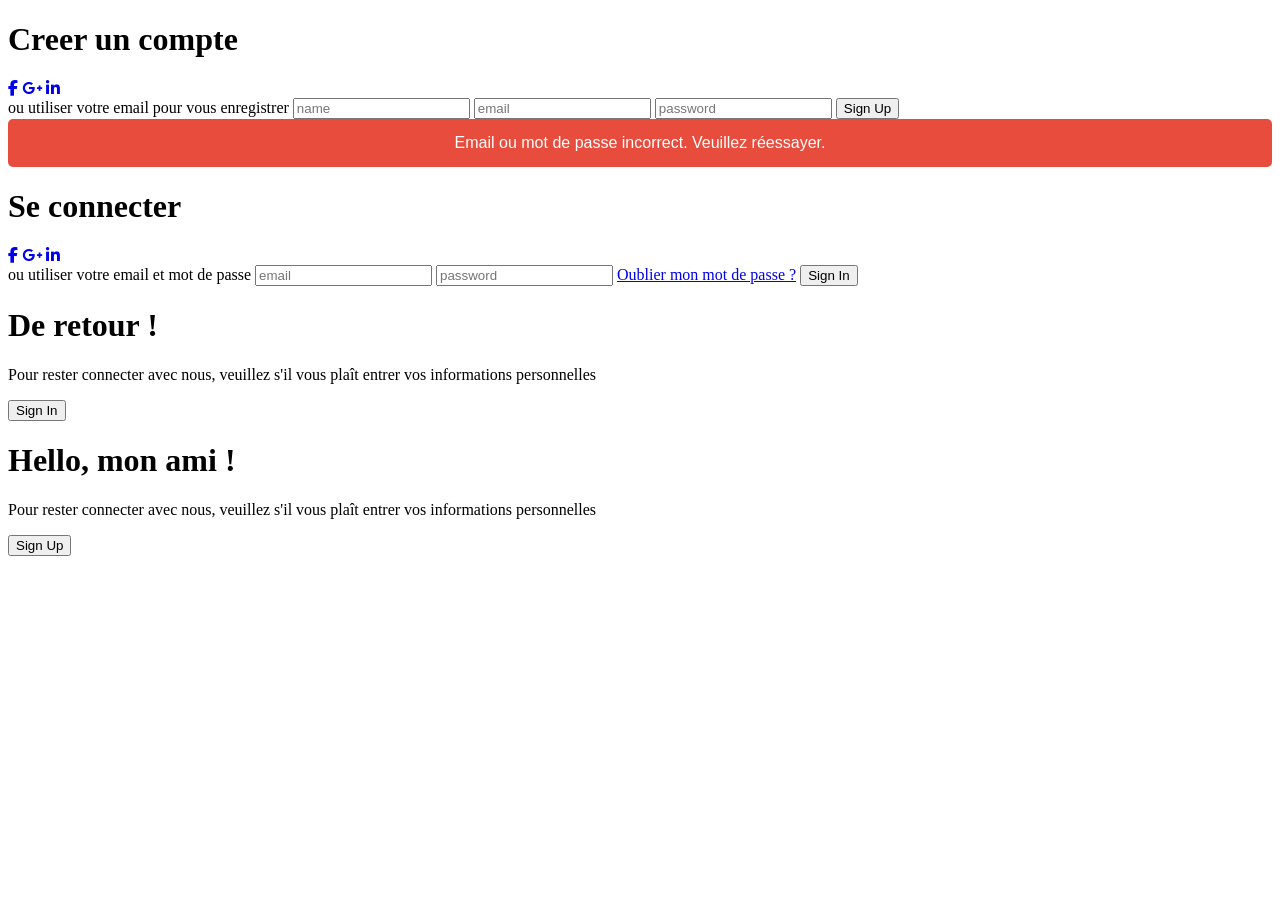
==== 03-03-2026/skillswap/src/main/resources/templates/login.html @ fc2b38e2 "debug du serveur Les requêtes fonctionnent et le java lit bien dans la db et j'ai juste rajouté une " ====
<!DOCTYPE html>
<html lang="en">
<head>
    
    <meta charset="UTF-8">
    <meta name="viewport" content="width=device-width, initial-scale=1.0">
    <link rel="stylesheet" href="https://cdnjs.cloudflare.com/ajax/libs/font-awesome/6.4.2/css/all.min.css">
    <link href="src/main/resources/templates/login/style_login.css" rel="stylesheet">
    <title>login</title>
</head>
<body>
   <div class="container" id="container">
    <div class="form-container sign-up">
        <form>
            <h1>Creer un compte</h1>
            <div class="social-container">
                <a href="#" class="social"><i class="fab fa-facebook-f"></i></a>
                <a href="#" class="social"><i class="fab fa-google-plus-g"></i></a>
                <a href="#" class="social"><i class="fab fa-linkedin-in"></i></a>
            </div>
            <span>ou utiliser votre email pour vous enregistrer</span>
            <input type="text" placeholder="name" />
            <input type="email" placeholder="email" />
            <input type="password" placeholder="password" />
            <button>Sign Up</button>
        </form>
    </div>
    <div class="form-container sign-in">
        <form th:action="@{/login}" method="post">
            <div th:if="${param.error}" style="color: white; background-color: #e74c3c; padding: 15px; border-radius: 5px; margin-bottom: 20px; text-align: center; font-family: sans-serif;">
                Email ou mot de passe incorrect. Veuillez réessayer.
            </div>
            <h1>Se connecter</h1>
            <div class="social-container">
                <a href="#" class="social"><i class="fab fa-facebook-f"></i></a>
                <a href="#" class="social"><i class="fab fa-google-plus-g"></i></a>
                <a href="#" class="social"><i class="fab fa-linkedin-in"></i></a>
            </div>
            <span>ou utiliser votre email et mot de passe</span>
            <input type="email" name="email" placeholder="email" required />
            <input type="password" name="password" placeholder="password" required />
            <a href="#">Oublier mon mot de passe ?</a>
            <button type="submit">Sign In</button>
        </form>
    </div>
    <div class="toggle-container">
        <div class="toggle">
            <div class="toggle-panel toggle-left">
                <h1>De retour !</h1>
                <p>Pour rester connecter avec nous, veuillez s'il vous plaît entrer vos informations personnelles</p>
                <button class="hidden" id="login">Sign In</button>
            </div>
            <div class="toggle-panel toggle-right">
                <h1>Hello, mon ami !</h1>
                <p>Pour rester connecter avec nous, veuillez s'il vous plaît entrer vos informations personnelles</p>
                <button class="hidden" id="register">Sign Up</button>
            </div>
        </div>
    </div>
   </div>

    <script src="anim.js"></script>
</body>
</html>
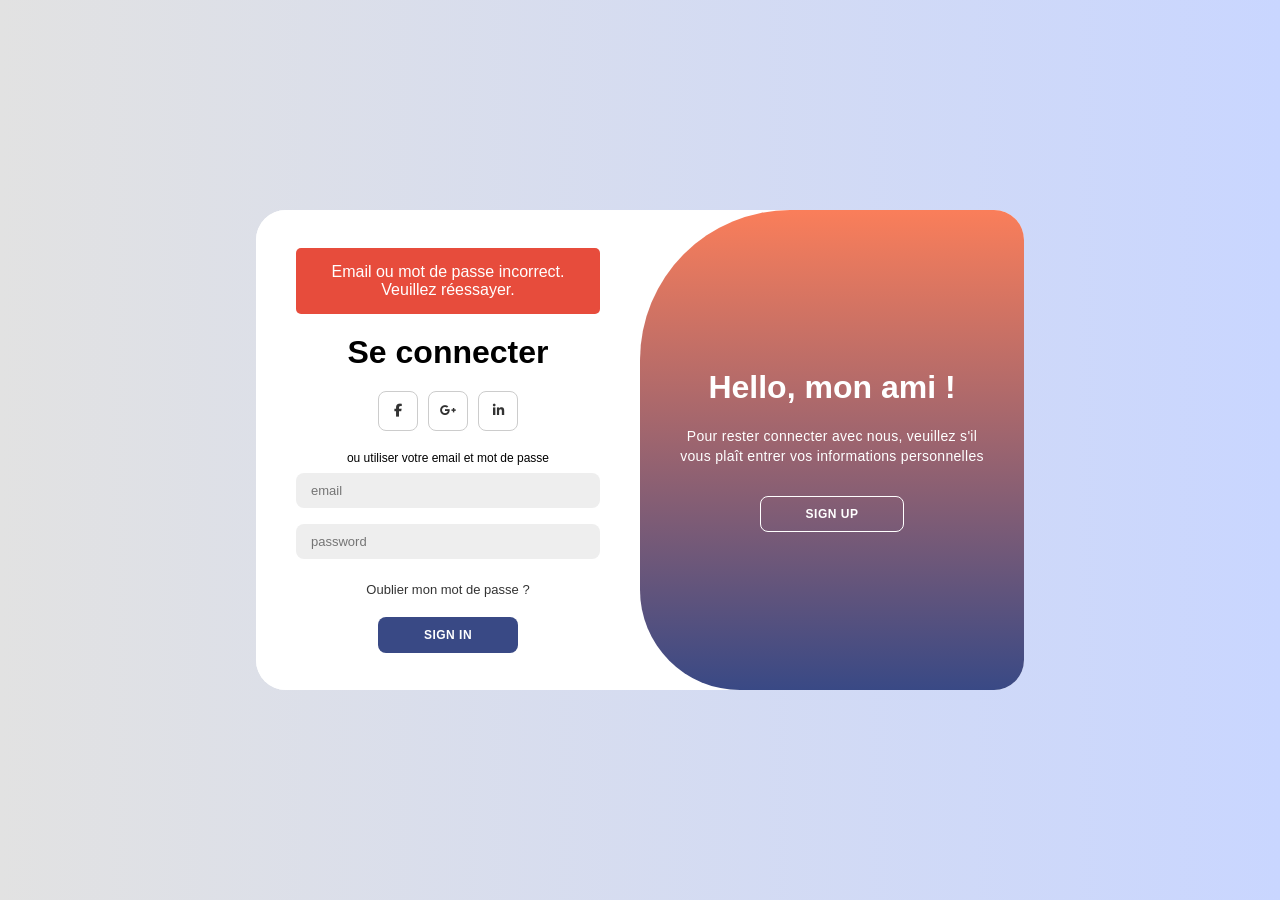
==== commit a80927dc: "Update login.html activation du css" ====
--- a/03-03-2026/skillswap/src/main/resources/templates/login.html
+++ b/03-03-2026/skillswap/src/main/resources/templates/login.html
@@ -5,7 +5,7 @@
     <meta charset="UTF-8">
     <meta name="viewport" content="width=device-width, initial-scale=1.0">
     <link rel="stylesheet" href="https://cdnjs.cloudflare.com/ajax/libs/font-awesome/6.4.2/css/all.min.css">
-    <link href="src/main/resources/templates/login/style_login.css" rel="stylesheet">
+    <link href="../static/style_login.css" rel="stylesheet">
     <title>login</title>
 </head>
 <body>
--- a/03-03-2026/skillswap/src/main/resources/static/style_login.css
+++ b/03-03-2026/skillswap/src/main/resources/static/style_login.css
@@ -0,0 +1,209 @@
+@import url('https://fonts.googleapis.com/css2?family=Montserrat:ital,wght@0,100..900;1,100..900&display=swap');
+
+*{
+    margin: 0;
+    padding: 0;
+    box-sizing: border-box;
+    font-family: 'Montserrat', sans-serif;
+}
+
+body{
+    background-color: #c9d6ff;
+    background: linear-gradient(to right, #e2e2e2, #c9d6ff);
+    display: flex;
+    align-items: center;
+    justify-content: center;
+    flex-direction: column;
+    height: 100vh;
+}
+
+.container{
+    background-color: #fff;
+    border-radius: 30px;
+    box-shadow: 0 5 15px rgba(0,0,0,0.35);
+    position: relative;
+    overflow: hidden;
+    width: 768px;
+    max-width: 100%;
+    min-height: 480px;
+}
+
+.container p{
+    font-size: 14px;
+    line-height: 20px;
+    letter-spacing: 0.3px;
+    margin: 20px 0;
+}
+
+.container span{
+    font-size: 12px;
+}
+
+.container a{
+    color: #333;
+    font-size: 13px;
+    text-decoration: none;
+    margin: 15px 0 10px;
+}
+
+.container button{
+    background-color: #394985;
+    color: #fff;
+    font-size: 12px;
+    padding: 10px 45px;
+    border: 1px solid transparent;
+    border-radius: 8px;
+    font-weight: 600;
+    letter-spacing: 0.5px;
+    text-transform: uppercase;
+    margin-top: 10px;
+    cursor: pointer;
+}
+
+.container button.hidden{
+    background-color: transparent;
+    border-color: #fff;
+}
+
+.container form{
+    background-color: #fff;
+    display: flex;
+    align-items: center;
+    justify-content: center;
+    flex-direction: column;
+    padding: 0 40px;
+    height: 100%;
+}
+
+.container input{
+    background-color: #eee;
+    border: none;
+    margin: 8px 0;
+    padding: 10px 15px;
+    font-size: 13px;
+    border-radius: 8px;
+    width: 100%;
+    outline: none;
+}
+
+.form-container{
+    position: absolute;
+    top:  0;
+    height: 100%;
+    transition: all 0.6s ease-in-out;
+}
+
+.sign-in{
+    left: 0;
+    width: 50%;
+    z-index: 2;
+}
+
+.container.active .sign-in{
+    transform: translateX(100%);
+}
+
+.sign-up{
+    left: 0;
+    width: 50%;
+    opacity: 0;
+    z-index: 1;
+}
+
+.container.active .sign-up{
+    transform: translateX(100%);
+    opacity: 1;
+    z-index: 5;
+    animation: move 0.6s;
+}
+
+@keyframes move{
+    0%, 49.99%{
+        opacity: 0;
+        z-index: 1;
+    }
+    50%, 100%{
+        opacity: 1;
+        z-index: 5;
+    }
+}
+
+.social-container{
+    margin: 20px 0;
+}
+
+.social-container a{
+    border: 1px solid #ccc;
+    border-radius: 20%;
+    display: inline-flex;
+    justify-content: center;
+    align-items: center;
+    margin: 0 3px;
+    width: 40px;
+    height: 40px;
+}
+.toggle-container{
+    position: absolute;
+    top: 0;
+    left: 50%;
+    width: 50%;
+    height: 100%;
+    overflow: hidden;
+    transition: all 0.6s ease-in-out;
+    border-radius: 150px 0 0 100px;
+    z-index: 1000;
+}
+.container.active .toggle-container{
+    transform: translateX(-100%);
+    border-radius: 0 150px 100px 0;
+}
+
+.toggle{
+    background-color: #fa7e5a;
+    height: 100%;
+    background: linear-gradient(#fa7e5a, #394985);
+    color: #fff;
+    position: relative;
+    left: -100%;
+    height: 100%;
+    width: 200%;
+    transform: translateX(0);
+    transition: all 0.6s ease-in-out;
+}
+
+.container.active .toggle{
+    transform: translateX(50%);
+}
+
+.toggle-panel{
+    position: absolute;
+    width: 50%;
+    height: 100%;
+    display: flex;
+    align-items: center;
+    justify-content: center;
+    flex-direction: column;
+    padding: 0 30px;
+    text-align: center;
+    top: 0;
+    transform: translateX(0);
+    transition: all 0.6s ease-in-out;
+}
+
+.toggle-left{
+    transform: translateX(-200%);
+}
+
+.container.active .toggle-left{
+    transform: translateX(0);
+}
+
+.toggle-right{
+    right: 0;
+    transform: translateX(0);
+}
+
+.container.active .toggle-right{
+    transform: translateX(200%);
+}
+
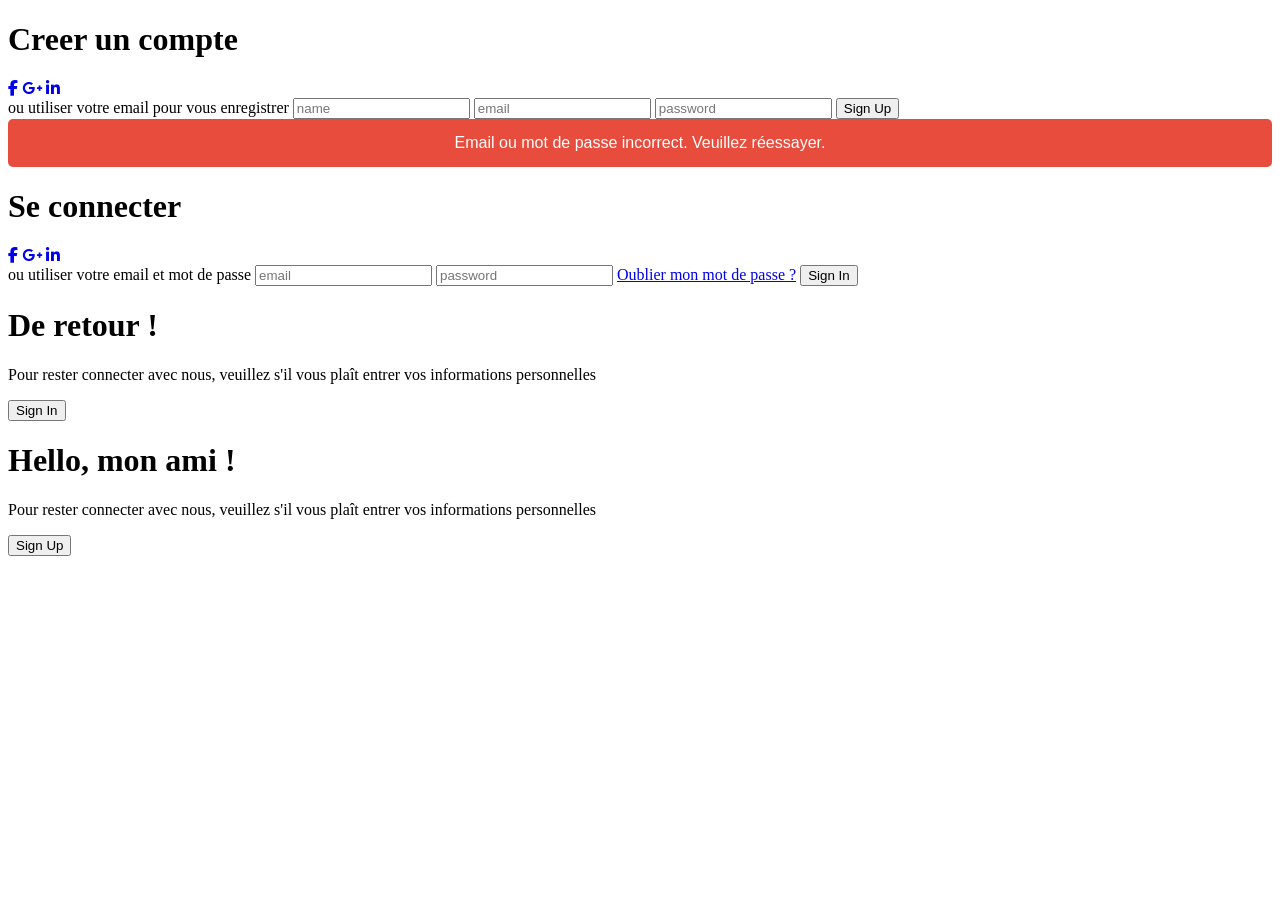
==== commit 4720eee1: "test d'ajout du css + backup remise en ordre" ====
--- a/03-03-2026/skillswap/src/main/resources/templates/login.html
+++ b/03-03-2026/skillswap/src/main/resources/templates/login.html
@@ -1,11 +1,12 @@
 <!DOCTYPE html>
-<html lang="en">
+<html xmlns:th="http://www.thymeleaf.org">
 <head>
     
     <meta charset="UTF-8">
     <meta name="viewport" content="width=device-width, initial-scale=1.0">
     <link rel="stylesheet" href="https://cdnjs.cloudflare.com/ajax/libs/font-awesome/6.4.2/css/all.min.css">
-    <link href="../static/style_login.css" rel="stylesheet">
+    <link rel="stylesheet" th:href="@{/style_login.css}">
+
     <title>login</title>
 </head>
 <body>
@@ -59,6 +60,6 @@
     </div>
    </div>
 
-    <script src="anim.js"></script>
+    <script th:src="@{/anim.js}"></script>
 </body>
 </html>
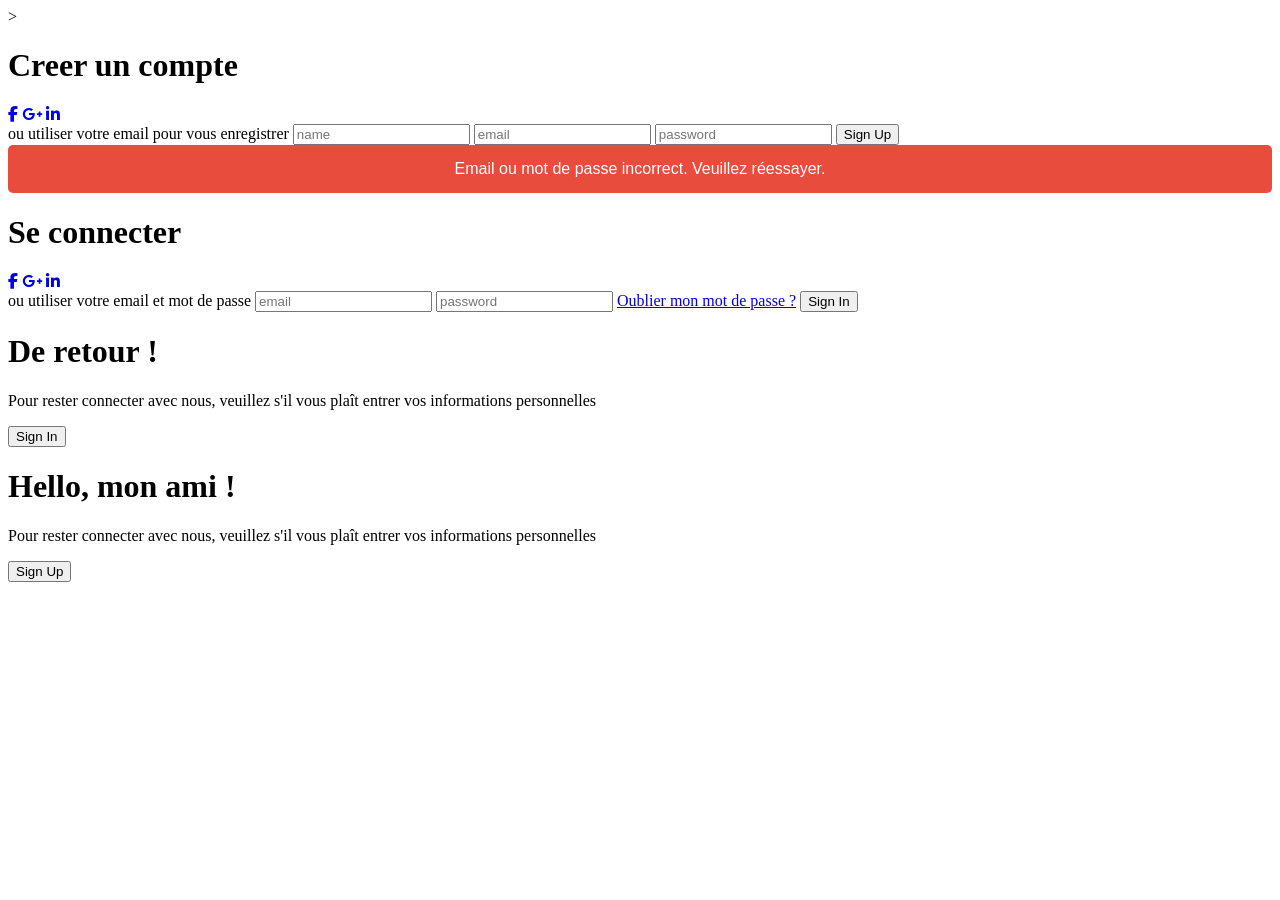
==== commit 9beb61ff: "liaison correct du css et jvs" ====
--- a/03-03-2026/skillswap/src/main/resources/templates/login.html
+++ b/03-03-2026/skillswap/src/main/resources/templates/login.html
@@ -5,7 +5,7 @@
     <meta charset="UTF-8">
     <meta name="viewport" content="width=device-width, initial-scale=1.0">
     <link rel="stylesheet" href="https://cdnjs.cloudflare.com/ajax/libs/font-awesome/6.4.2/css/all.min.css">
-    <link rel="stylesheet" th:href="@{/style_login.css}">
+    <link rel="stylesheet" th:href="@{/style_login.css}">>
 
     <title>login</title>
 </head>
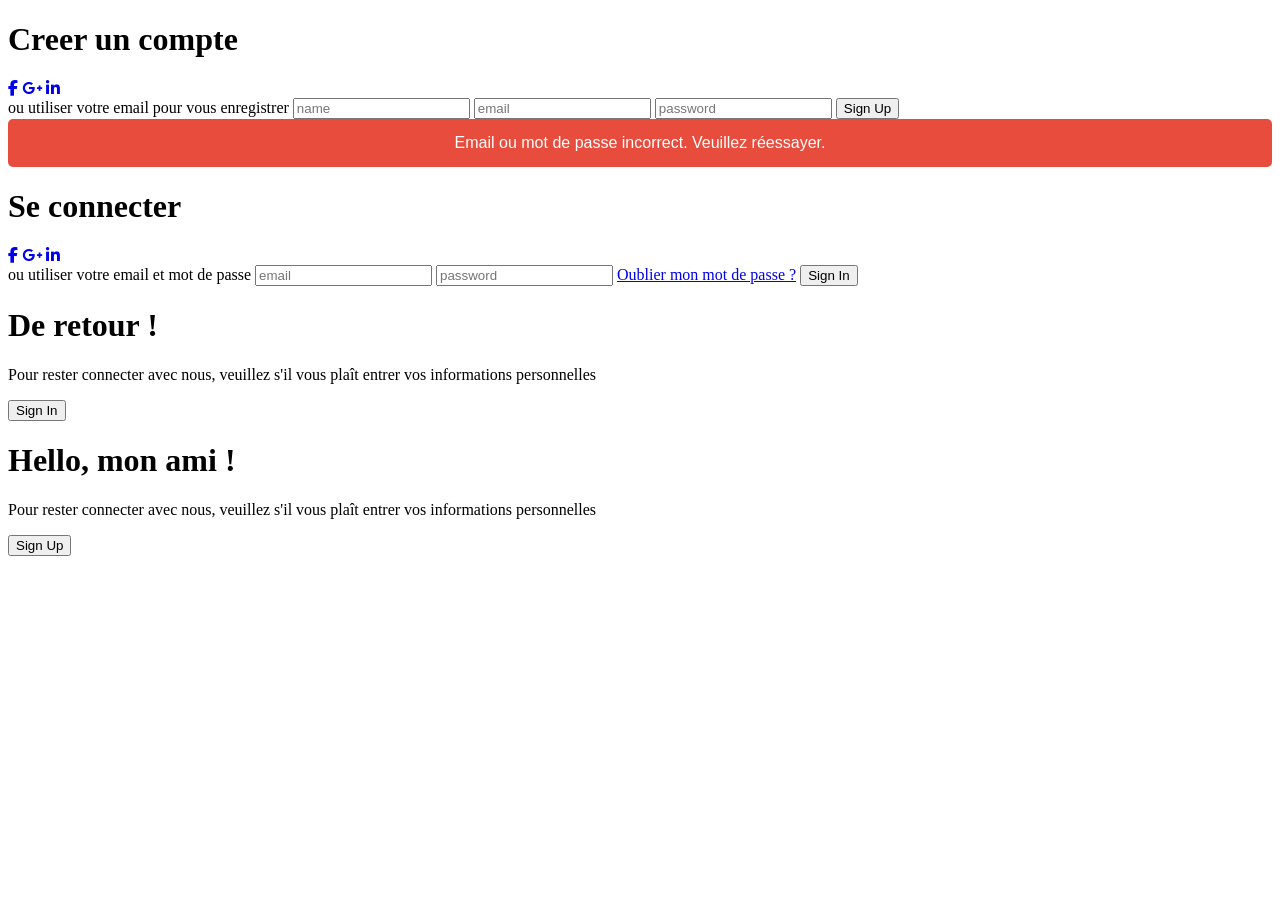
==== commit b8279eb9: "nouvelle structure du dossier ressource j'ai fait une nouvelle structure du dossier, respectez la sv" ====
--- a/03-03-2026/skillswap/src/main/resources/templates/login.html
+++ b/03-03-2026/skillswap/src/main/resources/templates/login.html
@@ -5,7 +5,7 @@
     <meta charset="UTF-8">
     <meta name="viewport" content="width=device-width, initial-scale=1.0">
     <link rel="stylesheet" href="https://cdnjs.cloudflare.com/ajax/libs/font-awesome/6.4.2/css/all.min.css">
-    <link rel="stylesheet" th:href="@{/style_login.css}">>
+    <link rel="stylesheet" th:href="@{/css/style_login.css}">
 
     <title>login</title>
 </head>
@@ -60,6 +60,6 @@
     </div>
    </div>
 
-    <script th:src="@{/anim.js}"></script>
+    <script th:src="@{/js/anim.js}"></script>
 </body>
 </html>
